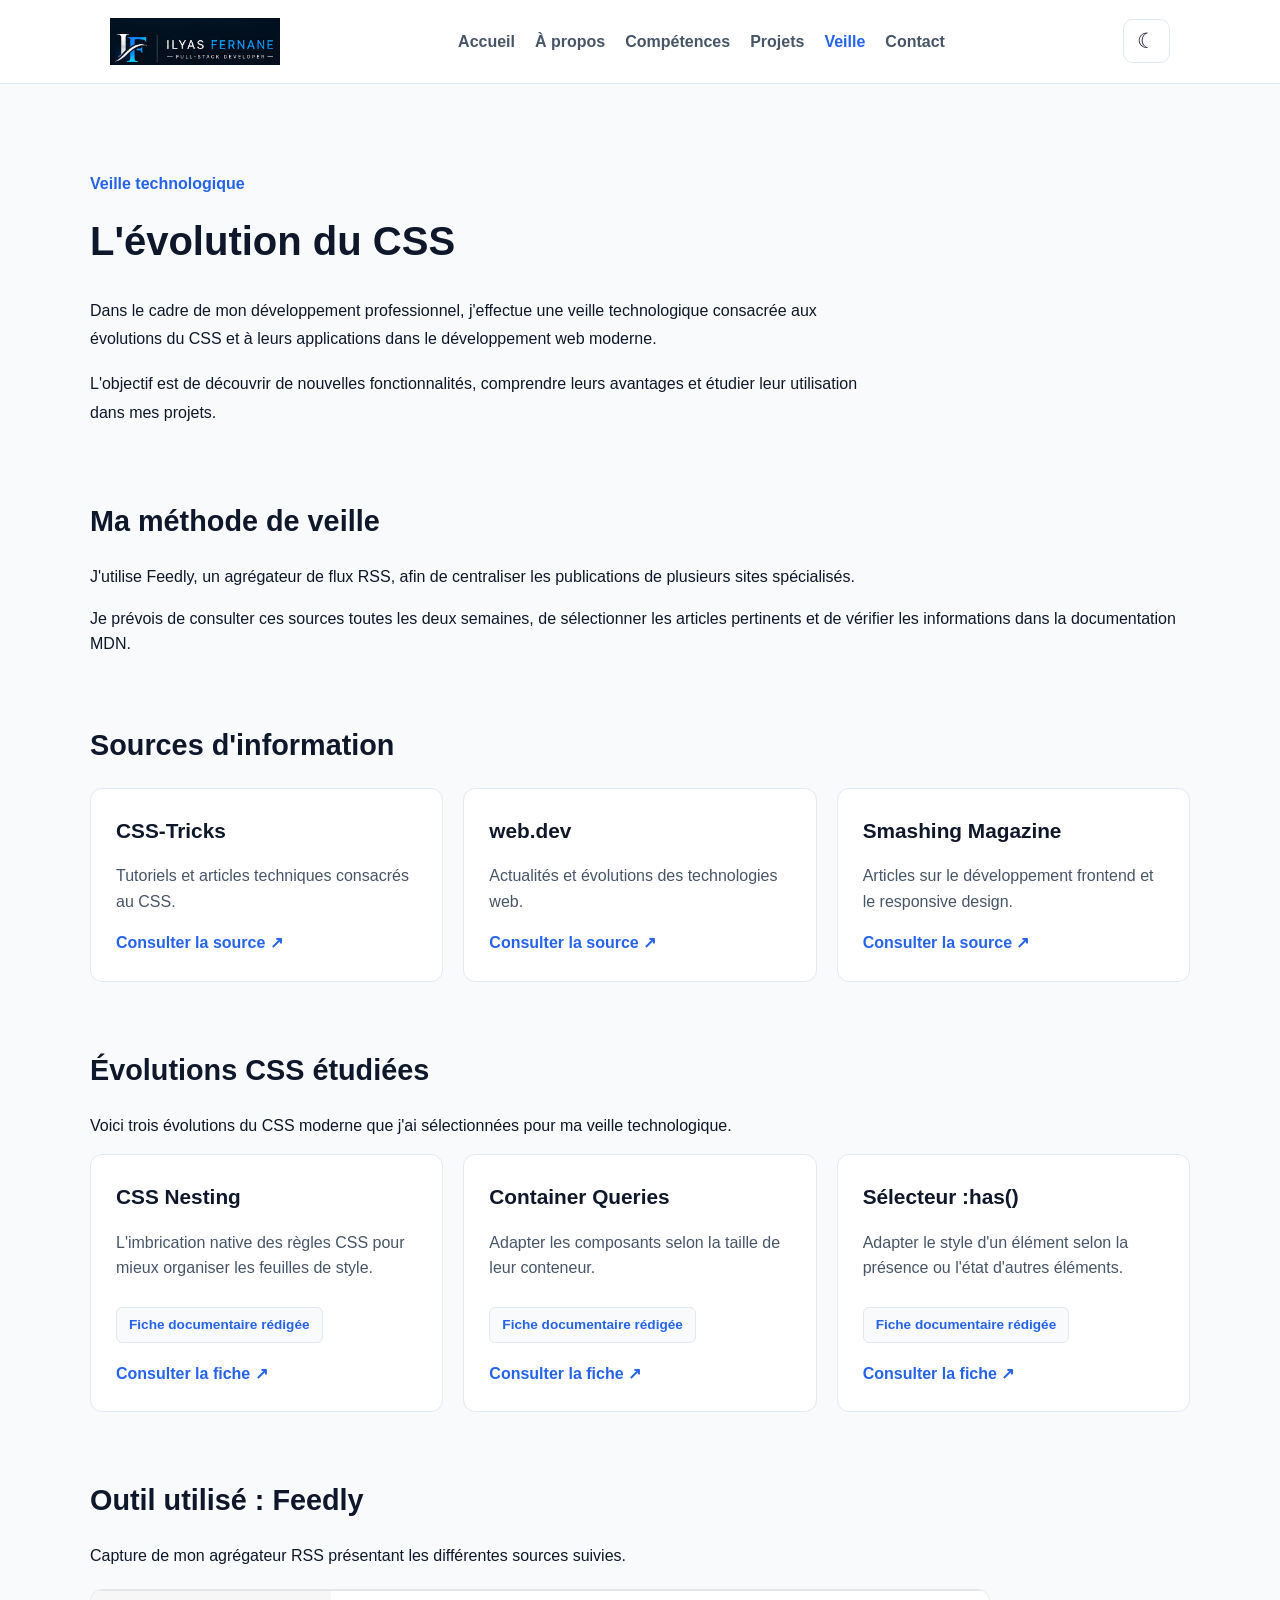
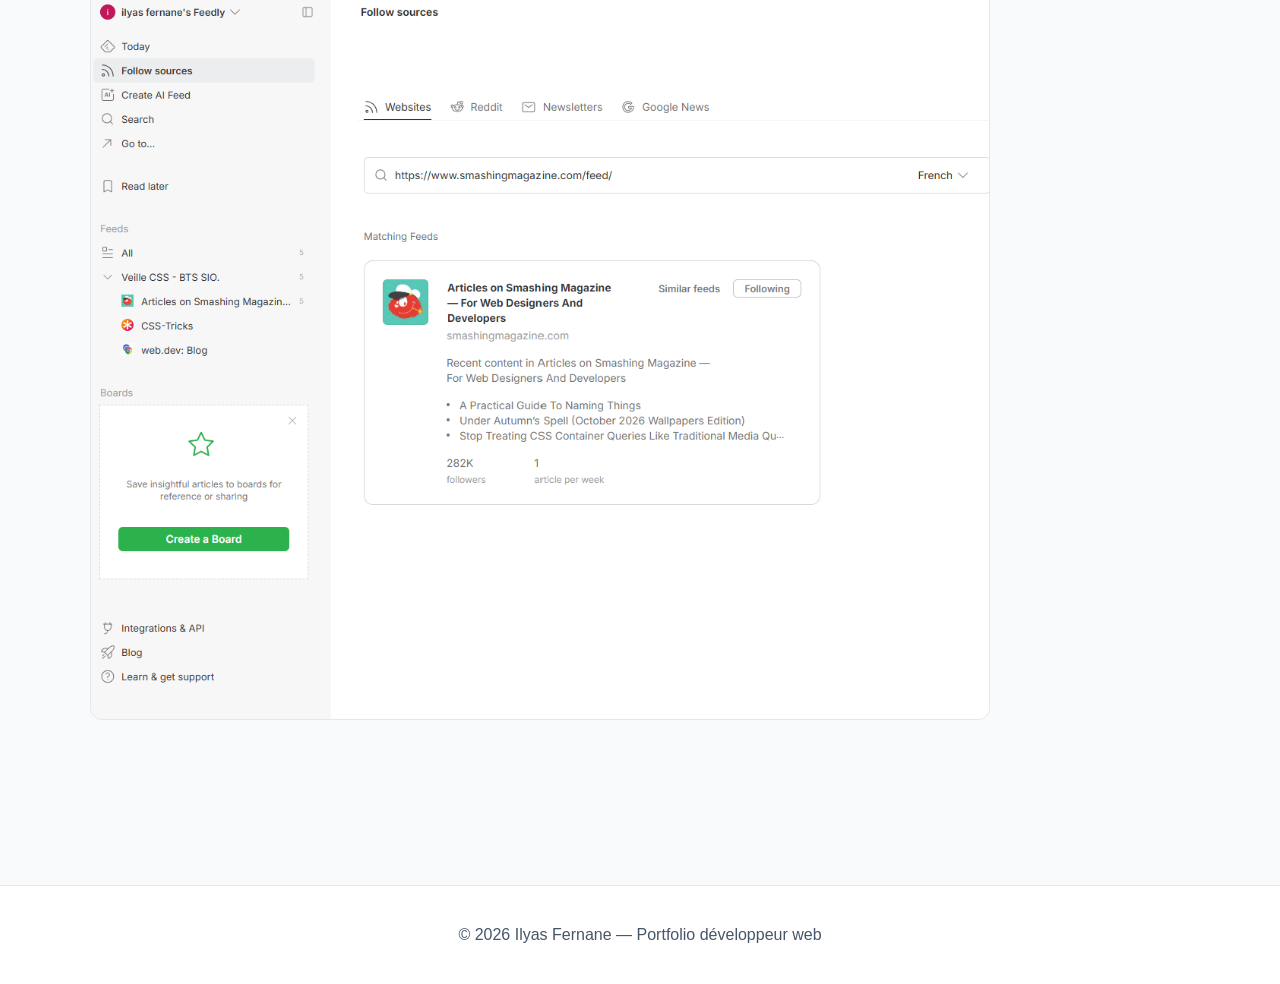
==== veille.html @ f1be25f7 "Initial commit - Portfolio BTS SIO SLAM" ====
<!doctype html>
<html lang="fr">
  <head>
    <meta charset="UTF-8" />
    <meta name="viewport" content="width=device-width, initial-scale=1.0" />
    <meta
      name="description"
      content="Ma veille technologique sur les évolutions
          du CSS et du développement web moderne."
    />
    <title>Veille technologique | Ilyas Fernane</title>
    <link rel="stylesheet" href="css/style.css" />
    <link rel="icon" type="image/png" href="images/favicon.png" />
  </head>

  <body>
    <header class="site-header">
      <nav class="navigation" aria-label="Navigation principale">
        <a
          href="index.html"
          class="logo logo-image"
          aria-label="Ilyas Fernane - Accueil"
        >
          <img
            src="images/logo-navbar.png"
            alt="Ilyas Fernane"
            class="logo-navbar"
          />
        </a>

        <button
          class="menu-toggle"
          type="button"
          aria-label="Afficher ou masquer le menu"
          aria-controls="menu-principal"
          aria-expanded="false"
        >
          ☰
        </button>

        <ul class="menu" id="menu-principal">
          <li><a href="index.html">Accueil</a></li>
          <li><a href="apropos.html">À propos</a></li>
          <li><a href="competences.html">Compétences</a></li>
          <li><a href="projets.html">Projets</a></li>
          <li><a href="veille.html" aria-current="page">Veille</a></li>
          <li><a href="contact.html">Contact</a></li>
        </ul>
        <button
          class="theme-toggle"
          type="button"
          aria-label="Changer de thème"
          title="Changer de thème"
        >
          ☾
        </button>
      </nav>
    </header>

    <main class="page-interieure">
      <div class="conteneur">
        <section class="presentation">
          <p class="hero-intro">Veille technologique</p>

          <h1>L'évolution du CSS</h1>

          <p>
            Dans le cadre de mon développement professionnel, j'effectue une
            veille technologique consacrée aux évolutions du CSS et à leurs
            applications dans le développement web moderne.
          </p>

          <p>
            L'objectif est de découvrir de nouvelles fonctionnalités, comprendre
            leurs avantages et étudier leur utilisation dans mes projets.
          </p>
        </section>

        <!-- MÉTHODE DE VEILLE -->
        <section class="veille-section">
          <h2>Ma méthode de veille</h2>

          <p>
            J'utilise Feedly, un agrégateur de flux RSS, afin de centraliser les
            publications de plusieurs sites spécialisés.
          </p>

          <p>
            Je prévois de consulter ces sources toutes les deux semaines, de
            sélectionner les articles pertinents et de vérifier les informations
            dans la documentation MDN.
          </p>
        </section>

        <!-- SOURCES -->
        <section class="veille-section">
          <h2>Sources d'information</h2>

          <div class="grille-competences">
            <article class="carte-competence">
              <h3>CSS-Tricks</h3>
              <p>Tutoriels et articles techniques consacrés au CSS.</p>
              <a
                href="https://css-tricks.com/"
                target="_blank"
                rel="noopener noreferrer"
              >
                Consulter la source ↗
              </a>
            </article>

            <article class="carte-competence">
              <h3>web.dev</h3>
              <p>Actualités et évolutions des technologies web.</p>
              <a
                href="https://web.dev/"
                target="_blank"
                rel="noopener noreferrer"
              >
                Consulter la source ↗
              </a>
            </article>

            <article class="carte-competence">
              <h3>Smashing Magazine</h3>
              <p>
                Articles sur le développement frontend et le responsive design.
              </p>
              <a
                href="https://www.smashingmagazine.com/"
                target="_blank"
                rel="noopener noreferrer"
              >
                Consulter la source ↗
              </a>
            </article>
          </div>
        </section>

        <!-- FICHES DE VEILLE CSS -->
        <section class="veille-section">
          <h2>Évolutions CSS étudiées</h2>

          <p>
            Voici trois évolutions du CSS moderne que j'ai sélectionnées pour ma
            veille technologique.
          </p>

          <div class="grille-competences">
            <!-- CSS NESTING -->
            <article class="carte-competence">
              <h3>CSS Nesting</h3>

              <p>
                L'imbrication native des règles CSS pour mieux organiser les
                feuilles de style.
              </p>

              <span class="niveau-competence">
                Fiche documentaire rédigée
              </span>

              <a
                class="lien-fiche"
                href="veille/pages/01-css-nesting.html"
                target="_blank"
                rel="noopener noreferrer"
              >
                Consulter la fiche ↗
              </a>
            </article>

            <!-- CONTAINER QUERIES -->
            <article class="carte-competence">
              <h3>Container Queries</h3>

              <p>Adapter les composants selon la taille de leur conteneur.</p>

              <span class="niveau-competence">
                Fiche documentaire rédigée
              </span>

              <a
                class="lien-fiche"
                href="veille/pages/02-container-queries.html"
                target="_blank"
                rel="noopener noreferrer"
              >
                Consulter la fiche ↗
              </a>
            </article>

            <!-- SELECTEUR HAS -->
            <article class="carte-competence">
              <h3>Sélecteur :has()</h3>

              <p>
                Adapter le style d'un élément selon la présence ou l'état
                d'autres éléments.
              </p>

              <span class="niveau-competence">
                Fiche documentaire rédigée
              </span>

              <a
                class="lien-fiche"
                href="veille/pages/03-selecteur-has.html"
                target="_blank"
                rel="noopener noreferrer"
              >
                Consulter la fiche ↗
              </a>
            </article>
          </div>
        </section>

        <!-- PREUVE FEEDLY -->
        <section class="veille-section">
          <h2>Outil utilisé : Feedly</h2>

          <p>
            Capture de mon agrégateur RSS présentant les différentes sources
            suivies.
          </p>

          <img
            class="capture-veille"
            src="veille/captures/feedly-sources.png"
            alt="Sources de veille CSS configurées dans Feedly"
            loading="lazy"
          />
        </section>
      </div>
    </main>

    <footer class="site-footer">
      <p>© 2026 Ilyas Fernane — Portfolio développeur web</p>
    </footer>

    <script src="js/menu.js"></script>
    <script src="js/theme.js"></script>
  </body>
</html>
---- css/style.css ----
/* ==================================
   PORTFOLIO DÉVELOPPEUR
   Thème clair / sombre
   ================================== */

/* Thème clair par défaut */
:root {
    --couleur-fond: #F8FAFC;
    --couleur-surface: #FFFFFF;
    --couleur-texte: #0F172A;
    --couleur-secondaire: #475569;
    --couleur-accent: #2563EB;
    --couleur-bordure: #E2E8F0;
}

/* Thème sombre */
[data-theme="dark"] {
    --couleur-fond: #0F172A;
    --couleur-surface: #1E293B;
    --couleur-texte: #F8FAFC;
    --couleur-secondaire: #CBD5E1;
    --couleur-accent: #60A5FA;
    --couleur-bordure: #334155;
}

/* Styles généraux */
* {
    box-sizing: border-box;
}

body {
    margin: 0;
    background-color: var(--couleur-fond);
    color: var(--couleur-texte);
    font-family: Arial, sans-serif;
    line-height: 1.6;
}

/* ==================================
   MISE EN PAGE GÉNÉRALE
   ================================== */

body {
    margin: 0;
    background-color: var(--couleur-fond);
    color: var(--couleur-texte);
    font-family: Arial, sans-serif;
    line-height: 1.6;
}

a {
    text-decoration: none;
}

img {
    max-width: 100%;
    display: block;
}

main {
    min-height: calc(100vh - 130px);
}

/* ==================================
   EN-TÊTE / NAVIGATION
   ================================== */

.site-header {
    background-color: var(--couleur-surface);
    border-bottom: 1px solid var(--couleur-bordure);
    position: sticky;
    top: 0;
}

.navigation {
    max-width: 1100px;
    margin: 0 auto;
    padding: 18px 20px;
    display: flex;
    justify-content: space-between;
    align-items: center;
    gap: 20px;
}

.logo {
    font-size: 1.4rem;
    font-weight: bold;
    color: var(--couleur-texte);
}

.logo span {
    color: var(--couleur-accent);
}

.menu {
    list-style: none;
    display: flex;
    gap: 20px;
    margin: 0;
    padding: 0;
}

.menu a {
    color: var(--couleur-secondaire);
    font-weight: 600;
}

.menu a:hover,
.menu a[aria-current="page"] {
    color: var(--couleur-accent);
}

/* ==================================
   SECTION HERO
   ================================== */

.hero {
    max-width: 1100px;
    margin: 0 auto;
    padding: 80px 20px 50px;
}

.hero-contenu {
    max-width: 750px;
}

.hero-intro {
    color: var(--couleur-accent);
    font-weight: 700;
    margin-bottom: 10px;
}

.hero h1 {
    font-size: 3rem;
    margin: 0 0 10px;
}

.hero h2 {
    font-size: 1.8rem;
    margin: 0 0 20px;
    color: var(--couleur-secondaire);
}

.hero-description {
    font-size: 1.05rem;
    margin-bottom: 30px;
    max-width: 680px;
}

.hero-actions {
    display: flex;
    gap: 16px;
    flex-wrap: wrap;
}

/* ==================================
   BOUTONS
   ================================== */

.btn {
    display: inline-block;
    padding: 12px 22px;
    border-radius: 10px;
    font-weight: 700;
    border: 1px solid transparent;
    transition: 0.2s ease;
}

.btn-principal {
    background-color: var(--couleur-accent);
    color: #ffffff;
}

.btn-principal:hover {
    opacity: 0.9;
}

.btn-secondaire {
    background-color: var(--couleur-surface);
    color: var(--couleur-texte);
    border-color: var(--couleur-bordure);
}

.btn-secondaire:hover {
    border-color: var(--couleur-accent);
    color: var(--couleur-accent);
}

/* ==================================
   PIED DE PAGE
   ================================== */

.site-footer {
    border-top: 1px solid var(--couleur-bordure);
    background-color: var(--couleur-surface);
    padding: 20px;
    text-align: center;
    color: var(--couleur-secondaire);
}

/* ==================================
   RESPONSIVE
   ================================== */

@media (max-width: 768px) {
    .navigation {
        flex-direction: column;
        align-items: flex-start;
    }

    .menu {
        flex-direction: column;
        width: 100%;
    }

    .hero {
        padding: 60px 20px;
    }

    .hero h1 {
        font-size: 2.2rem;
    }

    .hero h2 {
        font-size: 1.4rem;
    }
}

[data-theme="dark"] .btn-principal {
    color: #0F172A;
}


/* ==================================
   SECTION PROJETS - ACCUEIL
   ================================== */

.projets-accueil {
    padding: 30px 20px 90px;
}

.conteneur {
    max-width: 1100px;
    margin: 0 auto;
}

.projets-accueil h2 {
    font-size: 2rem;
    margin-bottom: 10px;
}

.section-description {
    color: var(--couleur-secondaire);
    margin-bottom: 30px;
}

.grille-projets {
    display: grid;
    grid-template-columns: repeat(3, 1fr);
    gap: 24px;
}

.carte-projet {
    background-color: var(--couleur-surface);
    border: 1px solid var(--couleur-bordure);
    border-radius: 14px;
    padding: 28px;
    transition: transform 0.2s ease;
}

.carte-projet:hover {
    transform: translateY(-5px);
}

.projet-categorie {
    color: var(--couleur-accent);
    font-size: 0.85rem;
    font-weight: 700;
}

.carte-projet h3 {
    margin: 12px 0;
    font-size: 1.25rem;
}

.carte-projet p {
    line-height: 1.6;
}

.carte-projet a {
    color: var(--couleur-accent);
    font-weight: 700;
}

/* Responsive des cartes */
@media (max-width: 900px) {
    .grille-projets {
        grid-template-columns: repeat(2, 1fr);
    }
}

@media (max-width: 600px) {
    .grille-projets {
        grid-template-columns: 1fr;
    }
}

/* Bouton de menu invisible sur ordinateur */
.menu-toggle {
    display: none;
}

/* Navigation sur téléphone */
@media (max-width: 768px) {

    .navigation {
        flex-direction: row;
        justify-content: space-between;
        align-items: center;
        flex-wrap: wrap;
    }

    .menu-toggle {
        display: block;
        background: transparent;
        border: 1px solid var(--couleur-bordure);
        color: var(--couleur-texte);
        border-radius: 8px;
        padding: 8px 12px;
        font-size: 1.4rem;
        cursor: pointer;
    }

    .menu {
        display: none;
        width: 100%;
    }

    .menu.ouvert {
        display: flex;
        flex-direction: column;
        gap: 12px;
        padding: 16px 0;
    }
}


/* ==================================
   PAGE À PROPOS
   ================================== */

.page-interieure {
    padding: 70px 20px 100px;
}

.page-interieure h1 {
    font-size: 2.5rem;
    margin: 0 0 24px;
}

.page-interieure h2 {
    font-size: 1.8rem;
    margin-bottom: 25px;
}

.presentation {
    max-width: 800px;
    margin-bottom: 70px;
}

.presentation p {
    line-height: 1.8;
}

.parcours {
    margin-bottom: 70px;
}

.parcours-etape {
    background-color: var(--couleur-surface);
    border: 1px solid var(--couleur-bordure);
    border-radius: 12px;
    padding: 25px;
    margin-bottom: 18px;
}

.parcours-etape h3 {
    margin: 10px 0;
}

.objectifs {
    max-width: 800px;
}

.objectifs p {
    margin-bottom: 30px;
    line-height: 1.8;
}

@media (max-width: 768px) {
    .page-interieure {
        padding: 45px 20px 70px;
    }

    .page-interieure h1 {
        font-size: 2rem;
    }
}


/* ==================================
   PAGE COMPÉTENCES
   ================================== */

.competences-section {
    margin-bottom: 60px;
}

.grille-competences {
    display: grid;
    grid-template-columns: repeat(3, 1fr);
    gap: 20px;
}

.carte-competence {
    background-color: var(--couleur-surface);
    border: 1px solid var(--couleur-bordure);
    border-radius: 12px;
    padding: 25px;
}

.carte-competence h3 {
    margin: 0 0 12px;
    font-size: 1.3rem;
}

.carte-competence p {
    color: var(--couleur-secondaire);
    line-height: 1.6;
}

.niveau-competence {
    display: inline-block;
    margin-top: 10px;
    padding: 6px 12px;
    border-radius: 6px;
    background-color: var(--couleur-fond);
    border: 1px solid var(--couleur-bordure);
    color: var(--couleur-accent);
    font-size: 0.85rem;
    font-weight: 600;
}

@media (max-width: 900px) {
    .grille-competences {
        grid-template-columns: repeat(2, 1fr);
    }
}

@media (max-width: 600px) {
    .grille-competences {
        grid-template-columns: 1fr;
    }
}


/* ==================================
   PAGE PROJETS DETAILLES
   ================================== */

.liste-projets {
    display: grid;
    grid-template-columns: 1fr;
    gap: 30px;
}

.projet-detail {
    background-color: var(--couleur-surface);
    border: 1px solid var(--couleur-bordure);
    border-radius: 14px;
    padding: 35px;
}

.projet-detail h2 {
    font-size: 1.8rem;
    margin: 8px 0 16px;
}

.projet-detail h3 {
    font-size: 1.1rem;
    margin-top: 25px;
    margin-bottom: 12px;
}

.projet-detail p,
.projet-detail li {
    line-height: 1.8;
}

.projet-detail ul {
    padding-left: 22px;
}

.statut-projet {
    display: inline-block;
    border: 1px solid var(--couleur-bordure);
    background-color: var(--couleur-fond);
    color: var(--couleur-secondaire);
    padding: 6px 12px;
    border-radius: 8px;
    font-size: 0.85rem;
    font-weight: 600;
    margin-bottom: 15px;
}

.technologies-projet {
    display: flex;
    flex-wrap: wrap;
    gap: 10px;
    margin-bottom: 25px;
}

.technologies-projet span {
    background-color: var(--couleur-fond);
    color: var(--couleur-accent);
    border: 1px solid var(--couleur-bordure);
    padding: 7px 12px;
    border-radius: 8px;
    font-size: 0.85rem;
    font-weight: 600;
}

.note-projet {
    color: var(--couleur-secondaire);
    font-style: italic;
    margin-bottom: 25px;
}

@media (max-width: 768px) {
    .projet-detail {
        padding: 22px;
    }

    .projet-detail h2 {
        font-size: 1.5rem;
    }
}

/* ==================================
   PAGE VEILLE TECHNOLOGIQUE
   ================================== */

.veille-section {
    margin-bottom: 65px;
}

.veille-section h2 {
    margin-bottom: 20px;
}

.veille-section a {
    color: var(--couleur-accent);
    font-weight: 600;
}

.capture-veille {
    width: 100%;
    max-width: 900px;
    height: auto;
    border: 1px solid var(--couleur-bordure);
    border-radius: 12px;
    margin-top: 20px;
}


/* ==================================
   LIENS DES FICHES DE VEILLE
   ================================== */

.lien-fiche {
    display: block;
    margin-top: 18px;
    color: var(--couleur-accent);
    font-weight: 600;
    text-decoration: none;
}

.lien-fiche:hover {
    text-decoration: underline;
}
/* ==================================
   FICHES DE VEILLE HTML
   ================================== */

.fiche-veille {
    max-width: 850px;
}

.fiche-veille h2 {
    margin-top: 35px;
}

.fiche-veille pre {
    background-color: var(--couleur-surface);
    color: var(--couleur-texte);
    border: 1px solid var(--couleur-bordure);
    padding: 20px;
    border-radius: 10px;
    overflow-x: auto;
    line-height: 1.6;
}

.fiche-veille code {
    font-family: Consolas, monospace;
    font-size: 0.95rem;
}

.retour-veille {
    display: inline-block;
    margin-bottom: 30px;
    color: var(--couleur-accent);
    text-decoration: none;
    font-weight: 600;
}

.retour-veille:hover {
    text-decoration: underline;
}


/* ==================================
   PAGE CONTACT
   ================================== */

.contact-section {
    margin-bottom: 60px;
}

.grille-contact {
    display: grid;
    grid-template-columns: repeat(3, 1fr);
    gap: 24px;
}

.carte-contact {
    background-color: var(--couleur-surface);
    border: 1px solid var(--couleur-bordure);
    border-radius: 14px;
    padding: 28px;
}

.carte-contact h3 {
    font-size: 1.3rem;
    margin: 0 0 15px;
}

.carte-contact p {
    color: var(--couleur-secondaire);
    line-height: 1.7;
}

.carte-contact a {
    display: inline-block;
    margin-top: 10px;
    color: var(--couleur-accent);
    font-weight: 700;
    text-decoration: none;
}

.carte-contact a:hover {
    text-decoration: underline;
}

.contact-attente {
    font-style: italic;
    font-size: 0.9rem;
}

@media (max-width: 900px) {
    .grille-contact {
        grid-template-columns: repeat(2, 1fr);
    }
}

@media (max-width: 600px) {
    .grille-contact {
        grid-template-columns: 1fr;
    }
}


/* ==================================
   LOGO DE NAVIGATION
   ================================== */

.logo-navbar {
    display: block;
    width: 170px;
    height: auto;
}

/* Version mobile */
@media (max-width: 768px) {
    .logo-navbar {
        width: 140px;
    }
}


/* ==================================
   LOGO PRINCIPAL - ACCUEIL
   ================================== */

.hero {
    display: flex;
    align-items: center;
    justify-content: space-between;
    gap: 50px;
}

.hero-contenu {
    flex: 1;
    min-width: 0;
}

.hero-visuel {
    flex: 0 1 350px;
}

.logo-principal {
    width: 100%;
    height: auto;
    border-radius: 14px;
}

/* Adaptation mobile */
@media (max-width: 768px) {
    .hero {
        flex-direction: column;
        align-items: flex-start;
        gap: 30px;
    }

    .hero-visuel {
        flex: none;
        width: 100%;
        max-width: 300px;
        align-self: center;
    }
}


/* ==================================
   BOUTON CLAIR / SOMBRE
   ================================== */

.theme-toggle {
    background-color: var(--couleur-surface);
    color: var(--couleur-texte);
    border: 1px solid var(--couleur-bordure);
    border-radius: 10px;
    padding: 9px 13px;
    font-size: 1.3rem;
    cursor: pointer;
}

.theme-toggle:hover {
    border-color: var(--couleur-accent);
}

@media (max-width: 768px) {
    .theme-toggle {
        margin-left: auto;
    }
}


/* ==================================
   FINITIONS NAVIGATION MOBILE
   ================================== */

@media (max-width: 768px) {

    .navigation {
        display: flex;
        flex-direction: row;
        flex-wrap: wrap;
        align-items: center;
        gap: 12px;
        padding: 12px 16px;
    }

    .logo-image {
        margin-right: auto;
    }

    .logo-navbar {
        width: 125px;
        height: auto;
    }

    .menu-toggle {
        order: 2;
        margin: 0;
    }

    .theme-toggle {
        order: 1;
        margin-left: 0;
    }

    .menu {
        order: 3;
        width: 100%;
    }

    .menu.ouvert {
        display: flex;
        flex-direction: column;
        gap: 14px;
        padding: 16px 0;
    }
}
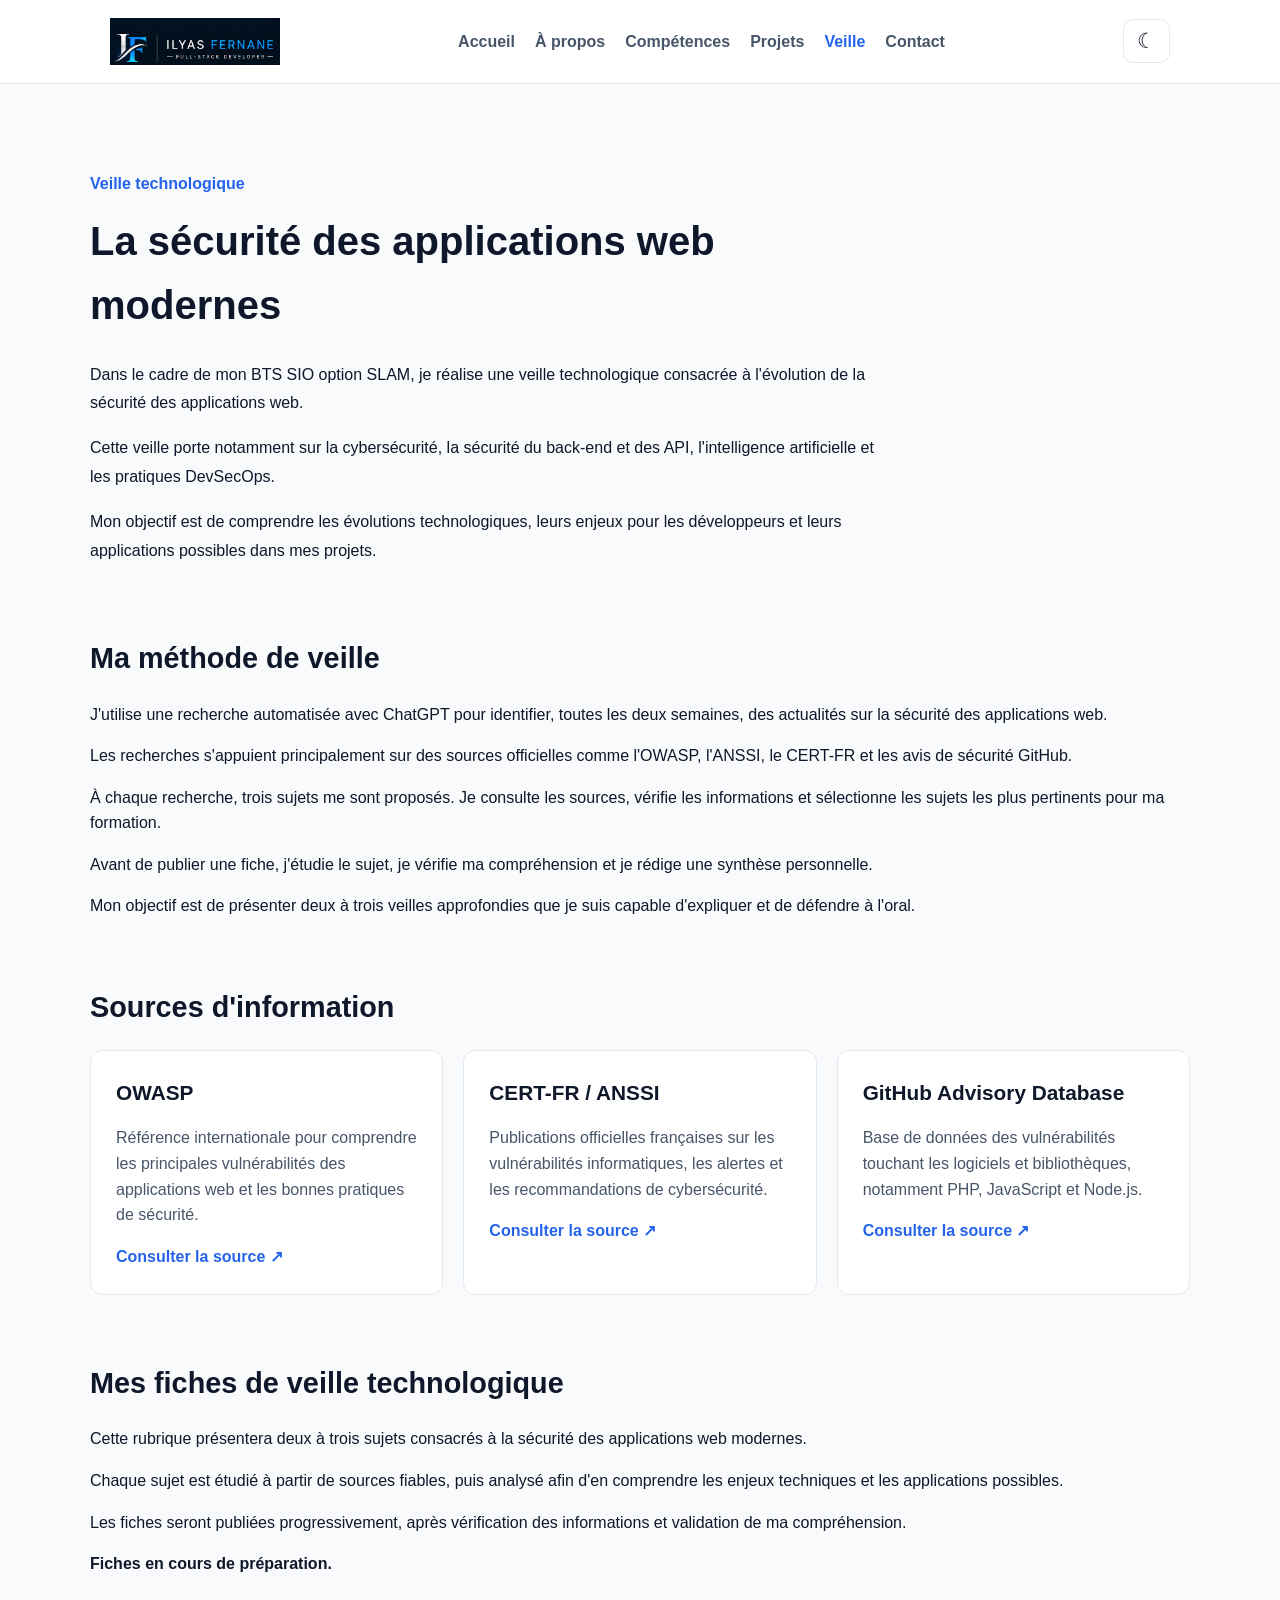
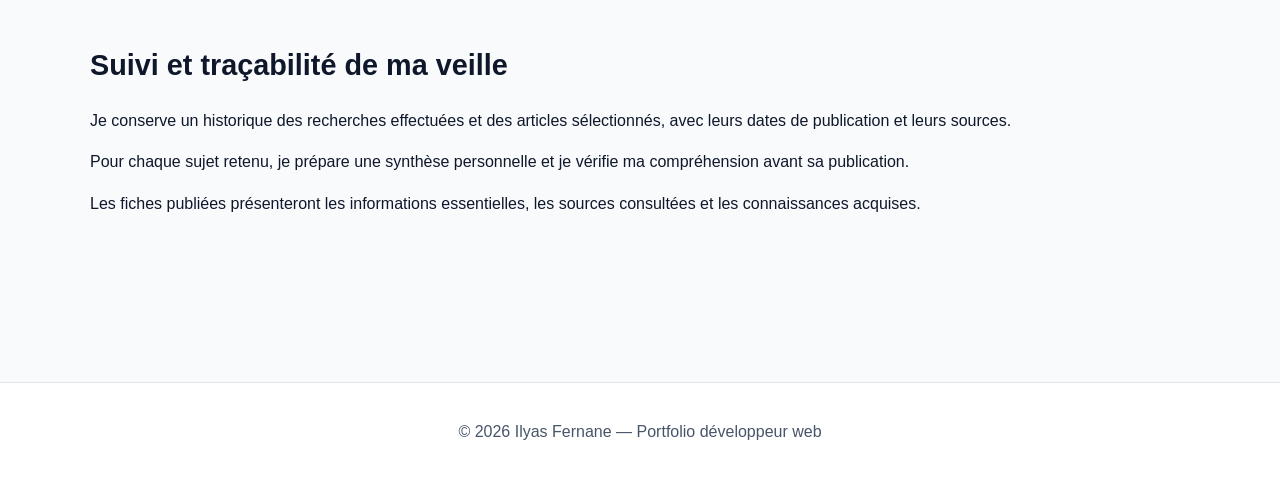
==== commit a89ee6a1: "Refonte de la veille technologique vers la securite web" ====
--- a/veille.html
+++ b/veille.html
@@ -5,8 +5,9 @@
     <meta name="viewport" content="width=device-width, initial-scale=1.0" />
     <meta
       name="description"
-      content="Ma veille technologique sur les évolutions
-          du CSS et du développement web moderne."
+      content="eille technologique BTS SIO SLAM sur la sécurité
+  des applications web modernes : cybersécurité,
+  back-end, API, intelligence artificielle et DevSecOps."
     />
     <title>Veille technologique | Ilyas Fernane</title>
     <link rel="stylesheet" href="css/style.css" />
@@ -62,17 +63,24 @@
         <section class="presentation">
           <p class="hero-intro">Veille technologique</p>
 
-          <h1>L'évolution du CSS</h1>
-
-          <p>
-            Dans le cadre de mon développement professionnel, j'effectue une
-            veille technologique consacrée aux évolutions du CSS et à leurs
-            applications dans le développement web moderne.
-          </p>
-
-          <p>
-            L'objectif est de découvrir de nouvelles fonctionnalités, comprendre
-            leurs avantages et étudier leur utilisation dans mes projets.
+          <h1>La sécurité des applications web modernes</h1>
+
+          <p>
+            Dans le cadre de mon BTS SIO option SLAM, je réalise une veille
+            technologique consacrée à l'évolution de la sécurité des
+            applications web.
+          </p>
+
+          <p>
+            Cette veille porte notamment sur la cybersécurité, la sécurité du
+            back-end et des API, l'intelligence artificielle et les pratiques
+            DevSecOps.
+          </p>
+
+          <p>
+            Mon objectif est de comprendre les évolutions technologiques, leurs
+            enjeux pour les développeurs et leurs applications possibles dans
+            mes projets.
           </p>
         </section>
 
@@ -81,14 +89,30 @@
           <h2>Ma méthode de veille</h2>
 
           <p>
-            J'utilise Feedly, un agrégateur de flux RSS, afin de centraliser les
-            publications de plusieurs sites spécialisés.
-          </p>
-
-          <p>
-            Je prévois de consulter ces sources toutes les deux semaines, de
-            sélectionner les articles pertinents et de vérifier les informations
-            dans la documentation MDN.
+            J'utilise une recherche automatisée avec ChatGPT pour identifier,
+            toutes les deux semaines, des actualités sur la sécurité des
+            applications web.
+          </p>
+
+          <p>
+            Les recherches s'appuient principalement sur des sources officielles
+            comme l'OWASP, l'ANSSI, le CERT-FR et les avis de sécurité GitHub.
+          </p>
+
+          <p>
+            À chaque recherche, trois sujets me sont proposés. Je consulte les
+            sources, vérifie les informations et sélectionne les sujets les plus
+            pertinents pour ma formation.
+          </p>
+
+          <p>
+            Avant de publier une fiche, j'étudie le sujet, je vérifie ma
+            compréhension et je rédige une synthèse personnelle.
+          </p>
+
+          <p>
+            Mon objectif est de présenter deux à trois veilles approfondies que
+            je suis capable d'expliquer et de défendre à l'oral.
           </p>
         </section>
 
@@ -97,11 +121,18 @@
           <h2>Sources d'information</h2>
 
           <div class="grille-competences">
+            <!-- OWASP -->
             <article class="carte-competence">
-              <h3>CSS-Tricks</h3>
-              <p>Tutoriels et articles techniques consacrés au CSS.</p>
+              <h3>OWASP</h3>
+
+              <p>
+                Référence internationale pour comprendre les principales
+                vulnérabilités des applications web et les bonnes pratiques de
+                sécurité.
+              </p>
+
               <a
-                href="https://css-tricks.com/"
+                href="https://owasp.org/www-project-top-ten/"
                 target="_blank"
                 rel="noopener noreferrer"
               >
@@ -109,11 +140,18 @@
               </a>
             </article>
 
+            <!-- CERT-FR / ANSSI -->
             <article class="carte-competence">
-              <h3>web.dev</h3>
-              <p>Actualités et évolutions des technologies web.</p>
+              <h3>CERT-FR / ANSSI</h3>
+
+              <p>
+                Publications officielles françaises sur les vulnérabilités
+                informatiques, les alertes et les recommandations de
+                cybersécurité.
+              </p>
+
               <a
-                href="https://web.dev/"
+                href="https://cert.cyber.gouv.fr/avis/"
                 target="_blank"
                 rel="noopener noreferrer"
               >
@@ -121,13 +159,17 @@
               </a>
             </article>
 
+            <!-- GITHUB -->
             <article class="carte-competence">
-              <h3>Smashing Magazine</h3>
+              <h3>GitHub Advisory Database</h3>
+
               <p>
-                Articles sur le développement frontend et le responsive design.
+                Base de données des vulnérabilités touchant les logiciels et
+                bibliothèques, notamment PHP, JavaScript et Node.js.
               </p>
+
               <a
-                href="https://www.smashingmagazine.com/"
+                href="https://github.com/advisories"
                 target="_blank"
                 rel="noopener noreferrer"
               >
@@ -137,99 +179,47 @@
           </div>
         </section>
 
-        <!-- FICHES DE VEILLE CSS -->
-        <section class="veille-section">
-          <h2>Évolutions CSS étudiées</h2>
-
-          <p>
-            Voici trois évolutions du CSS moderne que j'ai sélectionnées pour ma
-            veille technologique.
-          </p>
-
-          <div class="grille-competences">
-            <!-- CSS NESTING -->
-            <article class="carte-competence">
-              <h3>CSS Nesting</h3>
-
-              <p>
-                L'imbrication native des règles CSS pour mieux organiser les
-                feuilles de style.
-              </p>
-
-              <span class="niveau-competence">
-                Fiche documentaire rédigée
-              </span>
-
-              <a
-                class="lien-fiche"
-                href="veille/pages/01-css-nesting.html"
-                target="_blank"
-                rel="noopener noreferrer"
-              >
-                Consulter la fiche ↗
-              </a>
-            </article>
-
-            <!-- CONTAINER QUERIES -->
-            <article class="carte-competence">
-              <h3>Container Queries</h3>
-
-              <p>Adapter les composants selon la taille de leur conteneur.</p>
-
-              <span class="niveau-competence">
-                Fiche documentaire rédigée
-              </span>
-
-              <a
-                class="lien-fiche"
-                href="veille/pages/02-container-queries.html"
-                target="_blank"
-                rel="noopener noreferrer"
-              >
-                Consulter la fiche ↗
-              </a>
-            </article>
-
-            <!-- SELECTEUR HAS -->
-            <article class="carte-competence">
-              <h3>Sélecteur :has()</h3>
-
-              <p>
-                Adapter le style d'un élément selon la présence ou l'état
-                d'autres éléments.
-              </p>
-
-              <span class="niveau-competence">
-                Fiche documentaire rédigée
-              </span>
-
-              <a
-                class="lien-fiche"
-                href="veille/pages/03-selecteur-has.html"
-                target="_blank"
-                rel="noopener noreferrer"
-              >
-                Consulter la fiche ↗
-              </a>
-            </article>
-          </div>
-        </section>
-
-        <!-- PREUVE FEEDLY -->
-        <section class="veille-section">
-          <h2>Outil utilisé : Feedly</h2>
-
-          <p>
-            Capture de mon agrégateur RSS présentant les différentes sources
-            suivies.
-          </p>
-
-          <img
-            class="capture-veille"
-            src="veille/captures/feedly-sources.png"
-            alt="Sources de veille CSS configurées dans Feedly"
-            loading="lazy"
-          />
+        <!-- FICHES DE VEILLE -->
+        <section class="veille-section">
+          <h2>Mes fiches de veille technologique</h2>
+
+          <p>
+            Cette rubrique présentera deux à trois sujets consacrés à la
+            sécurité des applications web modernes.
+          </p>
+
+          <p>
+            Chaque sujet est étudié à partir de sources fiables, puis analysé
+            afin d'en comprendre les enjeux techniques et les applications
+            possibles.
+          </p>
+
+          <p>
+            Les fiches seront publiées progressivement, après vérification des
+            informations et validation de ma compréhension.
+          </p>
+
+          <p><strong>Fiches en cours de préparation.</strong></p>
+        </section>
+
+        <!-- SUIVI DE LA VEILLE -->
+        <section class="veille-section">
+          <h2>Suivi et traçabilité de ma veille</h2>
+
+          <p>
+            Je conserve un historique des recherches effectuées et des articles
+            sélectionnés, avec leurs dates de publication et leurs sources.
+          </p>
+
+          <p>
+            Pour chaque sujet retenu, je prépare une synthèse personnelle et je
+            vérifie ma compréhension avant sa publication.
+          </p>
+
+          <p>
+            Les fiches publiées présenteront les informations essentielles, les
+            sources consultées et les connaissances acquises.
+          </p>
         </section>
       </div>
     </main>
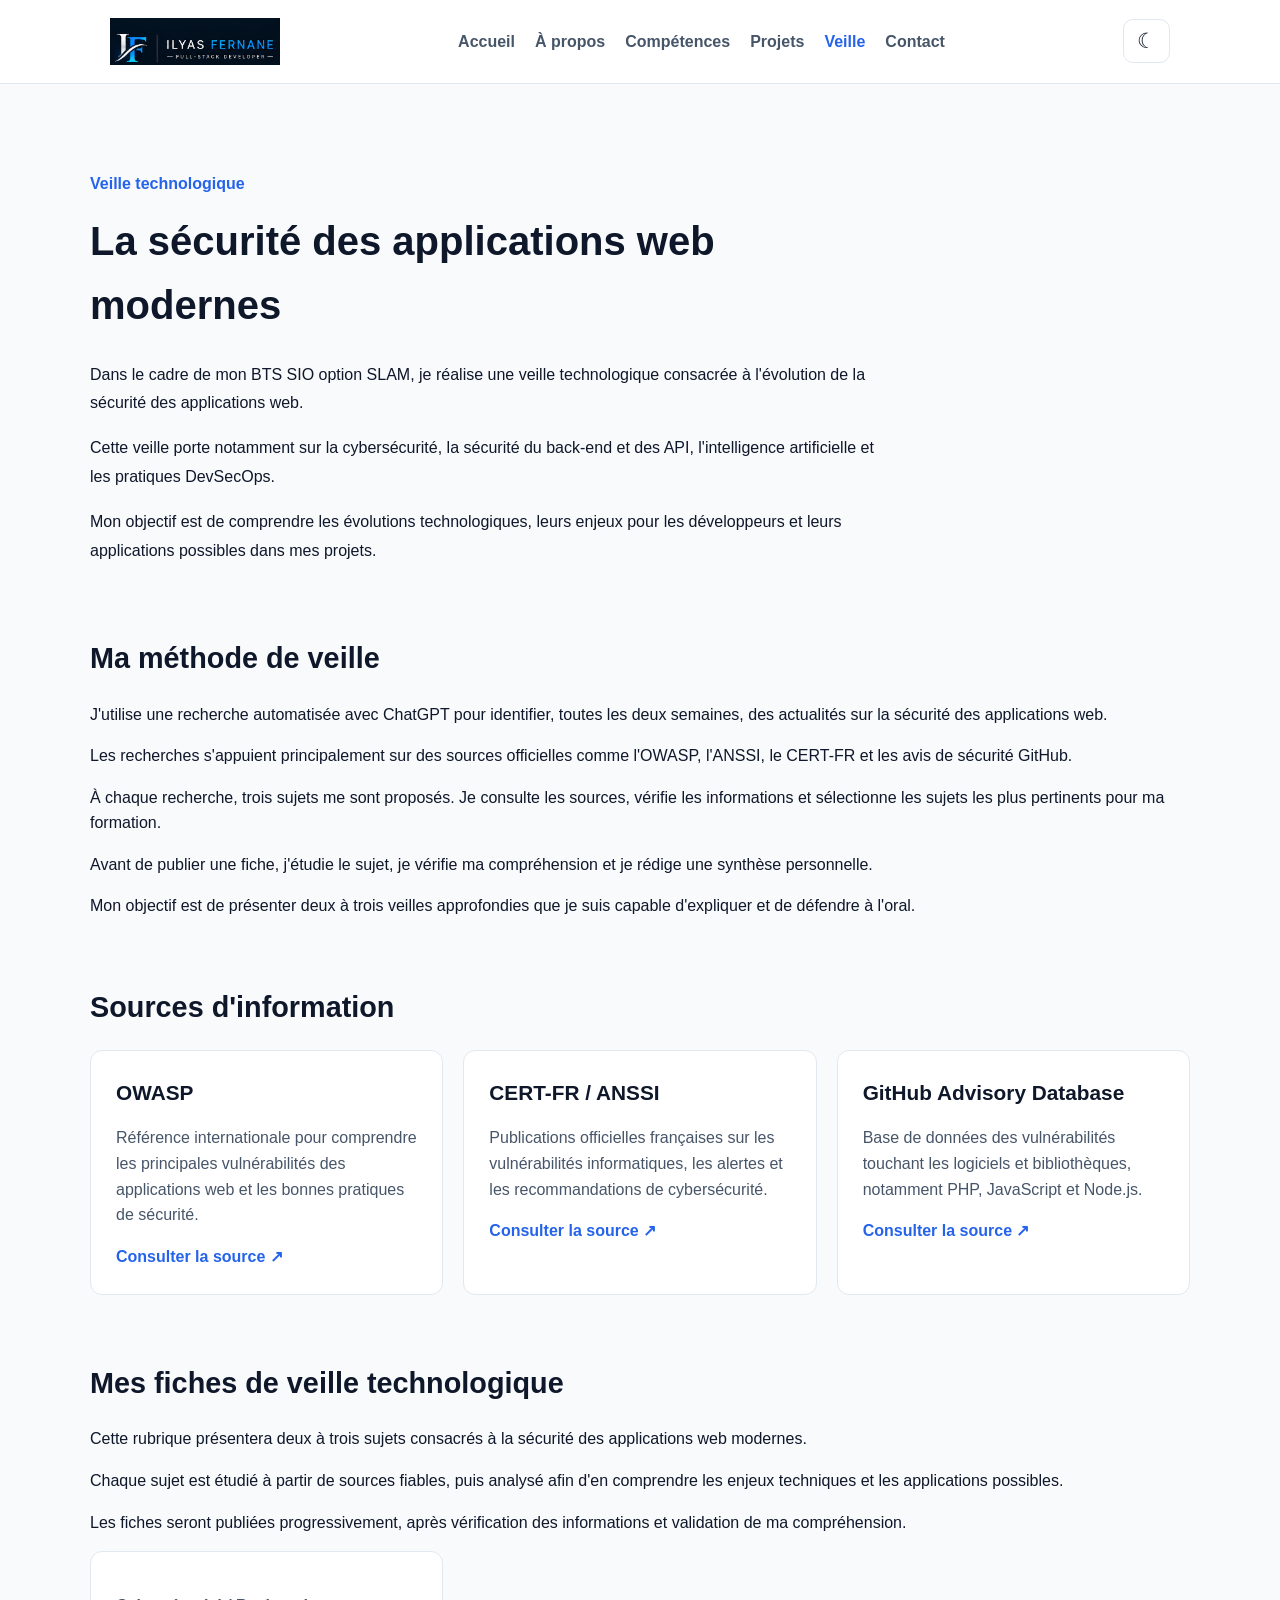
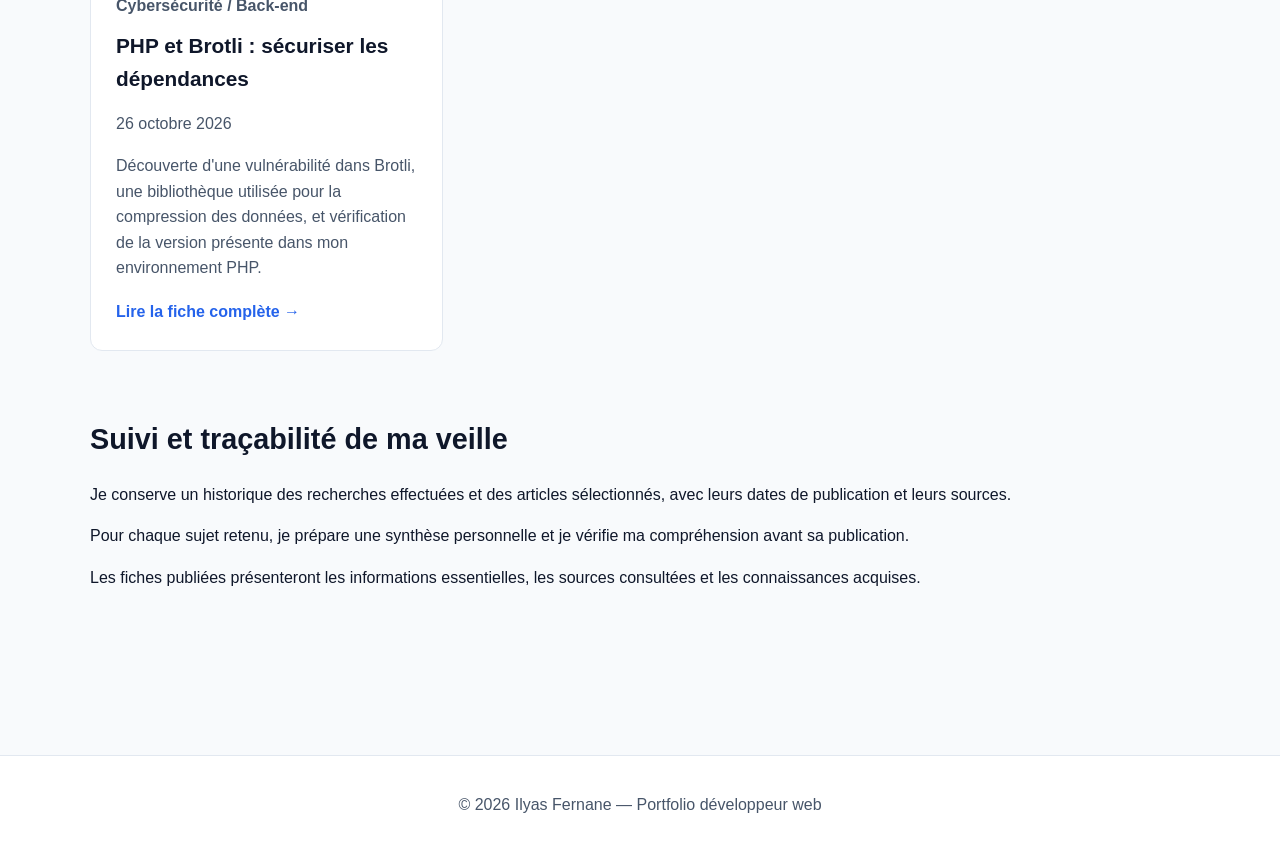
==== commit 23b11a44: "Ajout de la premiere veille PHP Brotli" ====
--- a/veille.html
+++ b/veille.html
@@ -199,7 +199,25 @@
             informations et validation de ma compréhension.
           </p>
 
-          <p><strong>Fiches en cours de préparation.</strong></p>
+          <div class="grille-competences">
+            <article class="carte-competence">
+              <p class="hero-intro">Cybersécurité / Back-end</p>
+
+              <h3>PHP et Brotli : sécuriser les dépendances</h3>
+
+              <p>26 octobre 2026</p>
+
+              <p>
+                Découverte d'une vulnérabilité dans Brotli, une bibliothèque
+                utilisée pour la compression des données, et vérification de la
+                version présente dans mon environnement PHP.
+              </p>
+
+              <a class="lien-fiche" href="veille/pages/01-php-brotli.html">
+                Lire la fiche complète →
+              </a>
+            </article>
+          </div>
         </section>
 
         <!-- SUIVI DE LA VEILLE -->
